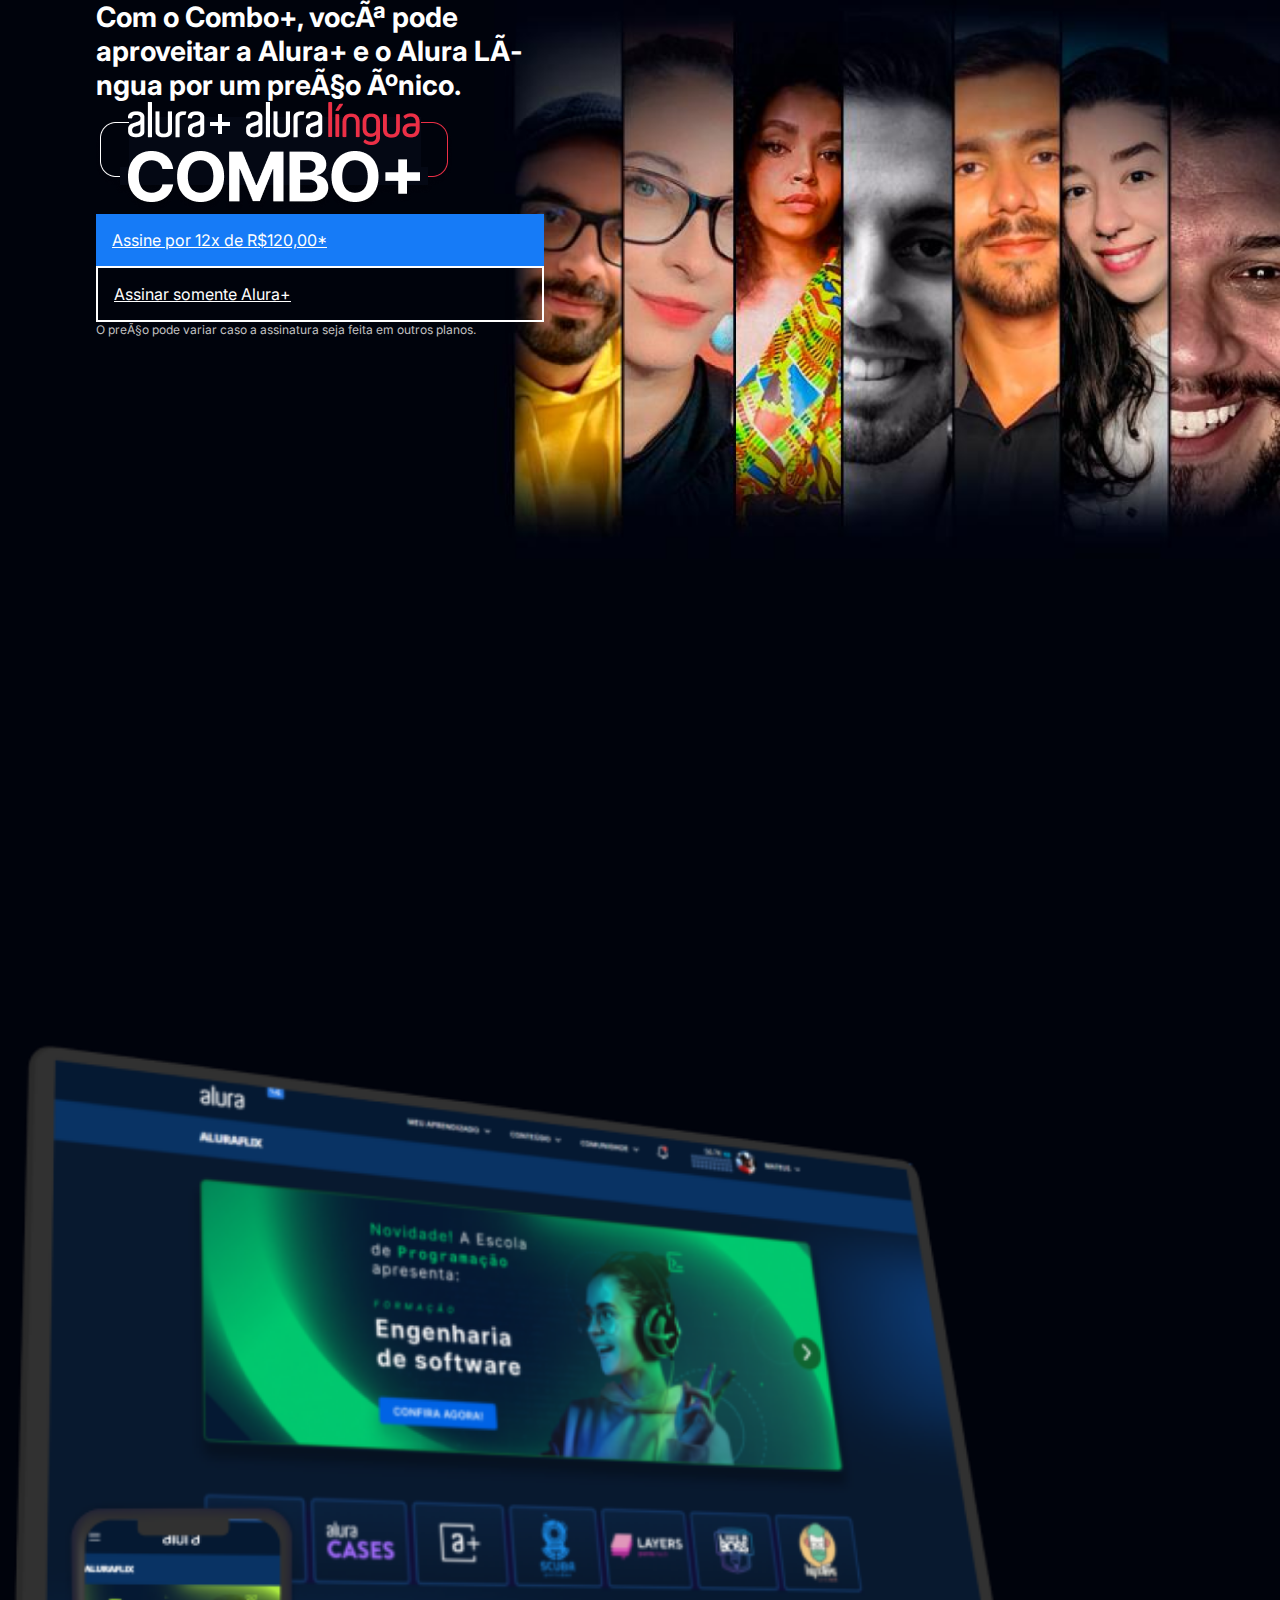
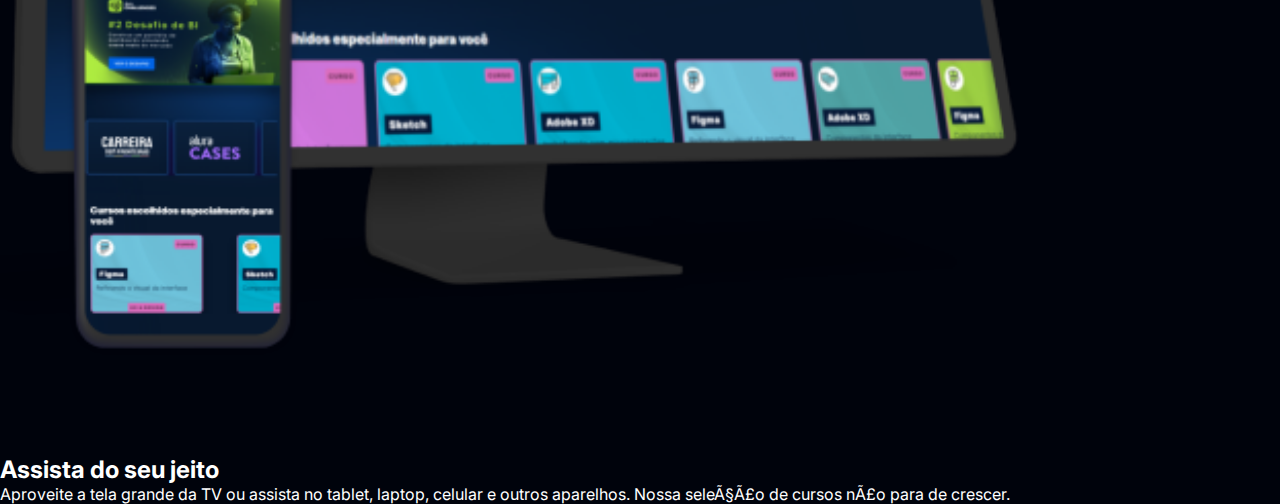
==== Grupo/index.html @ aa03f94d "Add files via upload" ====
<!DOCTYPE html>
 <html>
    <head>
      <title>Alura Plus</title>
      <meta charset=”UTF-8”>
      <meta name=”viewport” content="width=device-width" initial-scale=1”>
      <link rel="stylesheet" href="style.css">
      <link rel="preconnect" href="https://fonts.googleapis.com">
    <link rel="preconnect" href="https://fonts.gstatic.com" crossorigin>
    <link href="https://fonts.googleapis.com/css2?family=Inter:wght@700&display=swap" rel="stylesheet">
    </head>

<body>
      <section class="container principal">
        <div class="container__caixa">
    <h1 class="container__titulo">Com o Combo+, você pode aproveitar
    a Alura+ e o Alura Língua por um preço único.</h1>
    <img src="img/Combo (1).png" alt="O combo+ é junção do alura+ e o alura língua" class="container__imagem">
    <a href="www.alura.com.br" class="container__botao">Assine por 12x de R$120,00*</a>

<a href="www.alura.com.br" class="container__botao botao_secundario">Assinar somente Alura+</a>
<p class="container__aviso">O preço pode variar caso a assinatura seja feita em outros planos.</p>



</div>
 </section>
 <section class=”container secundario”></section>
<img src="img/Plataformas (1).png" alt=
"Um monitor e um celular com o alura plus aberto"
 class="secundario__imagem">

 <div class=”container__descricao”></div>
 <h2 class=”descricao__titulo”>Assista do seu jeito</h2>

 <p class=”descricao__texto”>Aproveite a tela grande da TV
  ou assista no tablet, laptop, celular e outros aparelhos.
  Nossa seleção de cursos não para de crescer.</p>
</body>
</html>
---- Grupo/style.css ----
*{margin: 0; padding: 0;}

:root {--branco-principal: #FFFFFF;
    --cinza-secundario: #C0C0C0;
    --botao-azul:#167BF7;
    --cor-de-fundo: #00030C;
    --fonte-principal: 'Inter';}

body {background-color: var(--cor-de-fundo);
color: var(--branco-principal) ; 
font-family:var(--fonte-principal);
font-size: 16x;
font-weight: 400;}

.container {height: 100vh; display: grid; grid-template-columns: 50% 50%;
}

.principal{background-image: url(img/Background\ \(1\).png);

background-repeat: no-repeat;

background-size: contain;}

.container__botao {
background-color: var(--botao-azul);

border: radius 5px;

padding: 1em;color: var(--branco-principal);

display: block;}

.botao_secundario 
{background-color: transparent;
border: 2px 
solid var(--branco-principal);
}

.container__aviso{font-size: 12px;
color: var(--cinza-secundario);}

.container__titulo {font-size:28px;
font-weight: 700;}

.contanier__imagem{margin: 1em 0 2em 0;}

.container__caixa{
    margin: 0 6em; }

.secundario__imagem {
        width: 80% ; }

.secundario {
 align-items: center; margin: 0 10em;}

 .descricao__titulo {
    font-weight: 700;
    font-size:48px;
    color:var(--branco-principal);
    margin-bottom: 0.1em;}
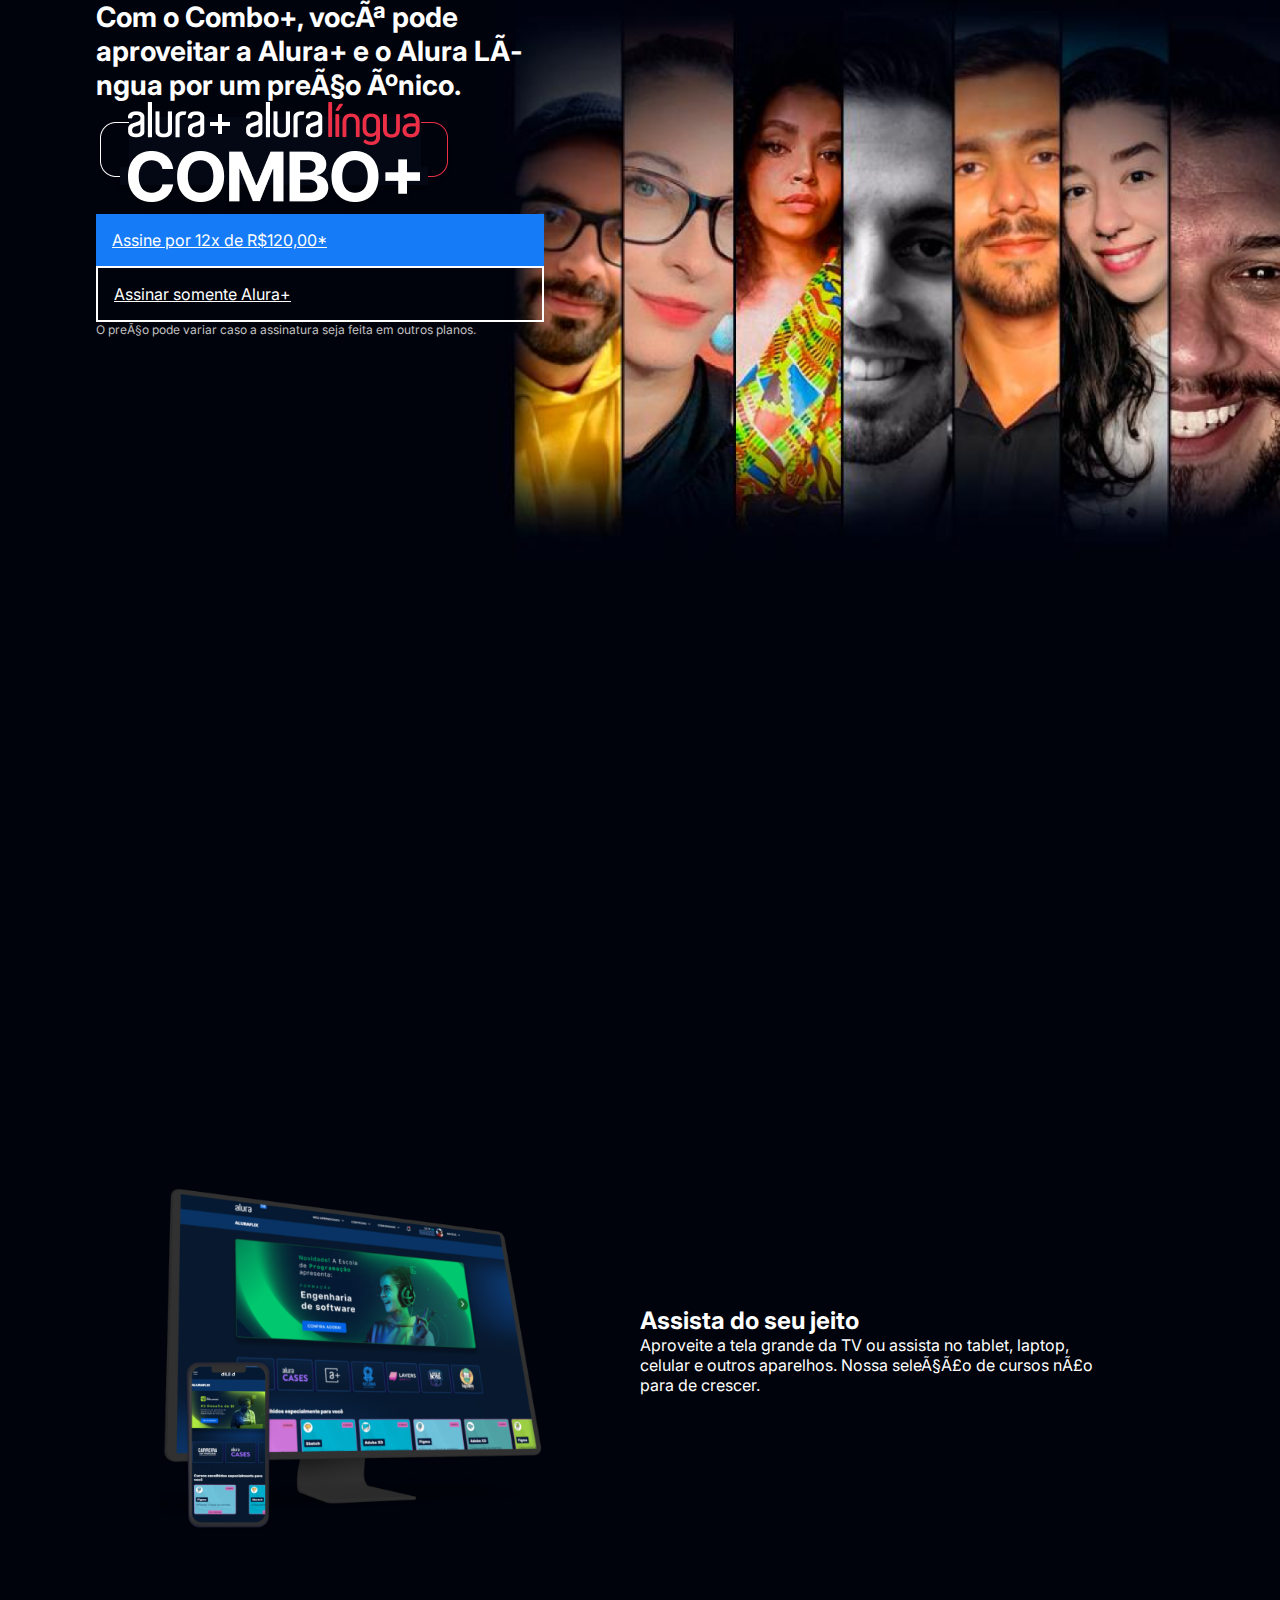
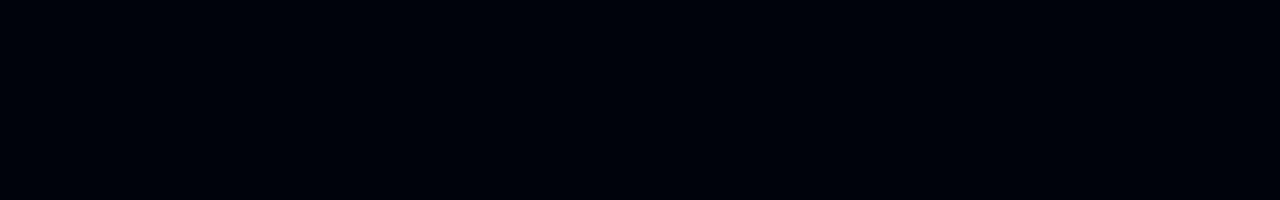
==== commit 20af2e30: "Add files via upload" ====
--- a/Grupo/index.html
+++ b/Grupo/index.html
@@ -20,21 +20,20 @@
 
 <a href="www.alura.com.br" class="container__botao botao_secundario">Assinar somente Alura+</a>
 <p class="container__aviso">O preço pode variar caso a assinatura seja feita em outros planos.</p>
+</div>
+</section>
 
-
-
-</div>
- </section>
- <section class=”container secundario”></section>
-<img src="img/Plataformas (1).png" alt=
-"Um monitor e um celular com o alura plus aberto"
+<section class="container secundario">
+<img src="img/Plataformas (1).png" alt="Um monitor e um celular com o alura plus aberto"
  class="secundario__imagem">
-
- <div class=”container__descricao”></div>
+ <div class=”container__descricao”>
  <h2 class=”descricao__titulo”>Assista do seu jeito</h2>
-
  <p class=”descricao__texto”>Aproveite a tela grande da TV
   ou assista no tablet, laptop, celular e outros aparelhos.
   Nossa seleção de cursos não para de crescer.</p>
+</div>
+</section>
+
+
 </body>
 </html>
--- a/Grupo/style.css
+++ b/Grupo/style.css
@@ -48,14 +48,15 @@
     margin: 0 6em; }
 
 .secundario__imagem {
-        width: 80% ; }
+        width:80% ; }
 
 .secundario {
  align-items: center; margin: 0 10em;}
 
  .descricao__titulo {
-    font-weight: 700;
-    font-size:48px;
-    color:var(--branco-principal);
-    margin-bottom: 0.1em;}
+  font-weight: 700;
+  font-size: 48px; color:var(--branco-principal);
+margin-bottom: 0.1em; }
 
+.descricao__texto {
+color: var(--cinza-secundario);}
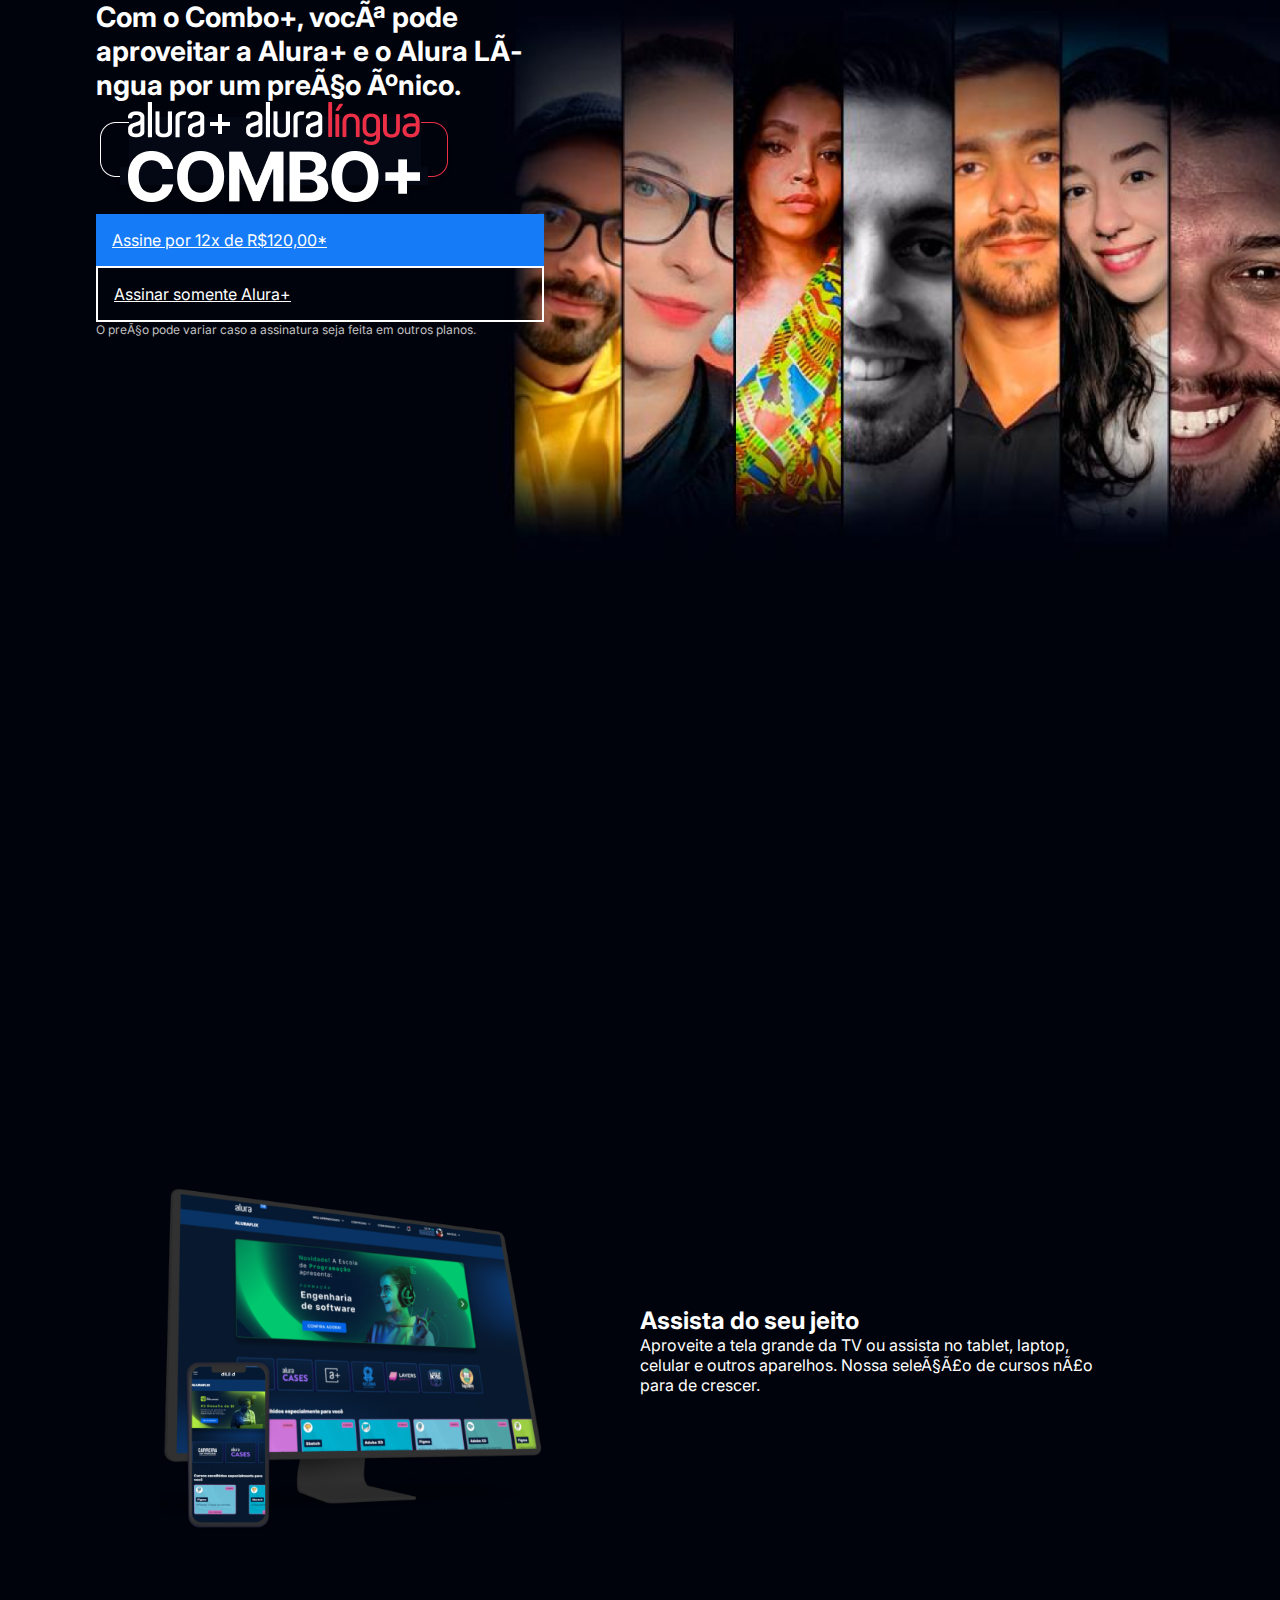
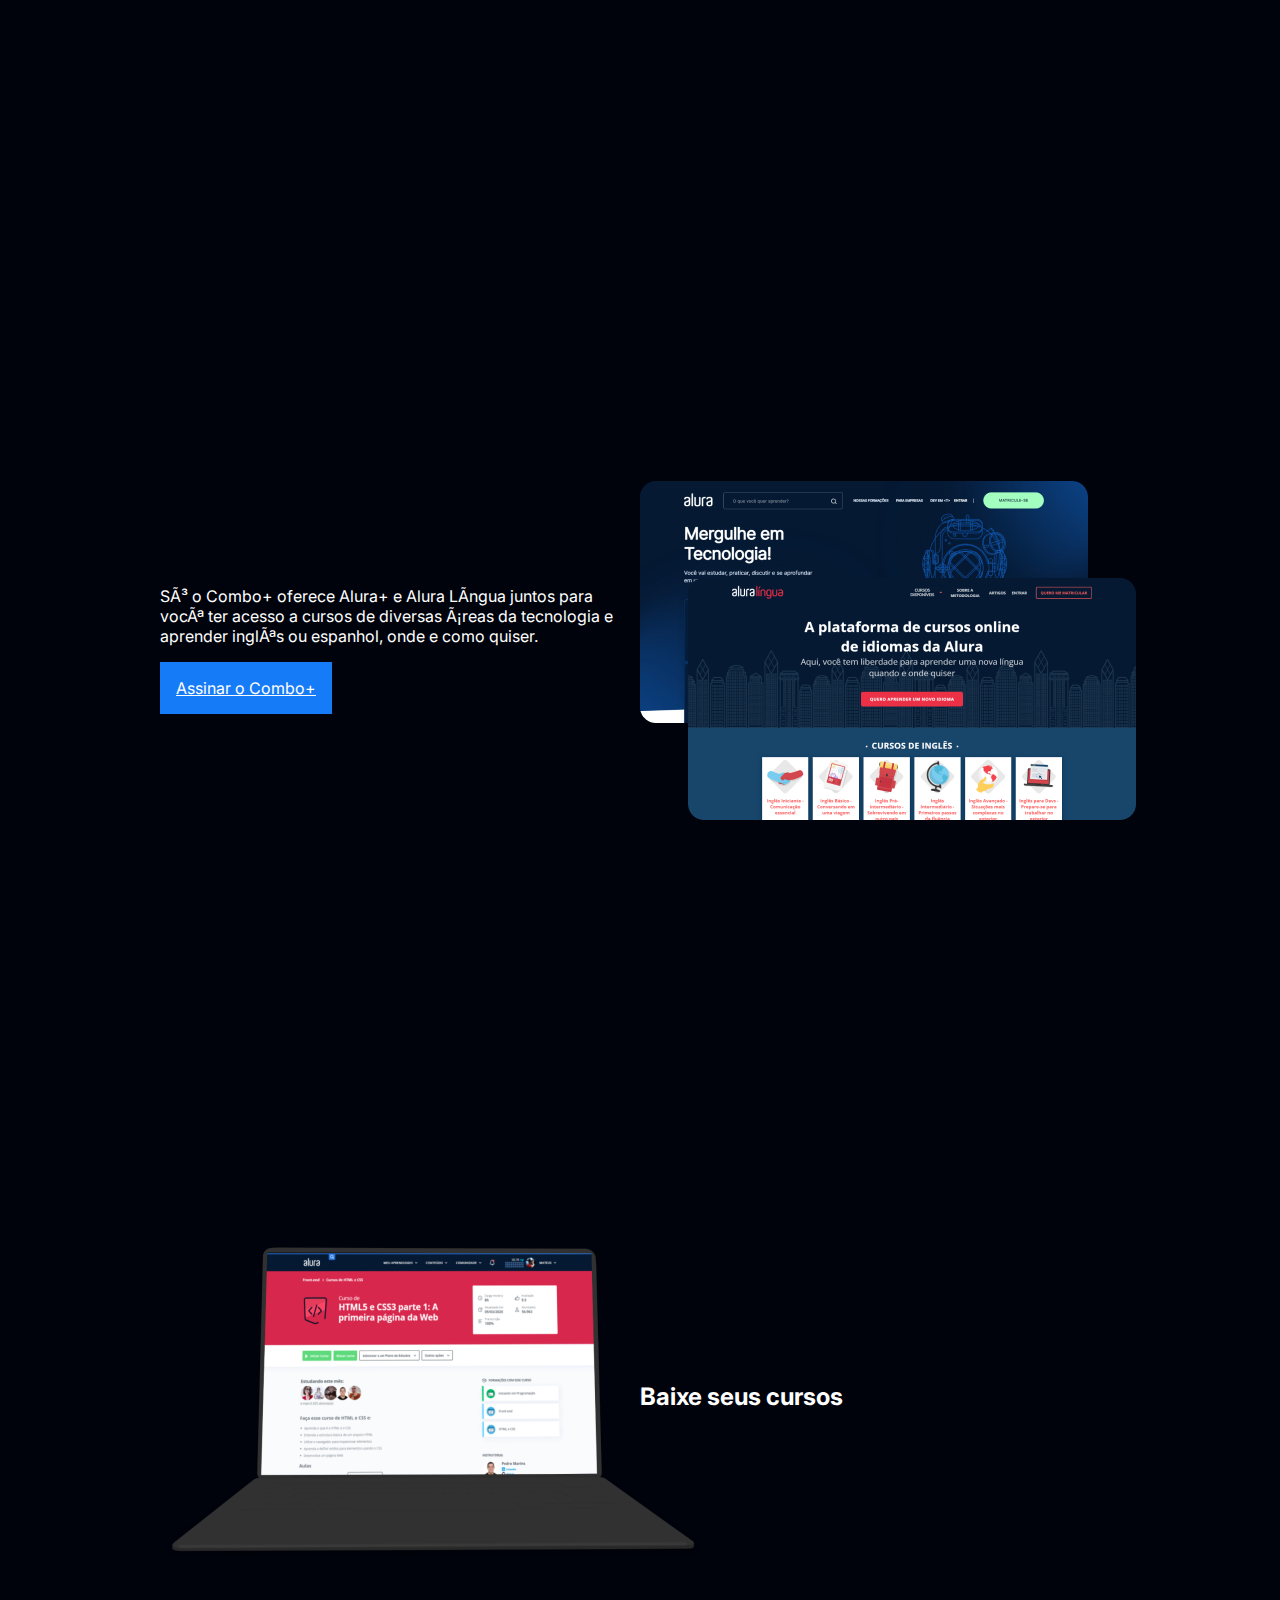
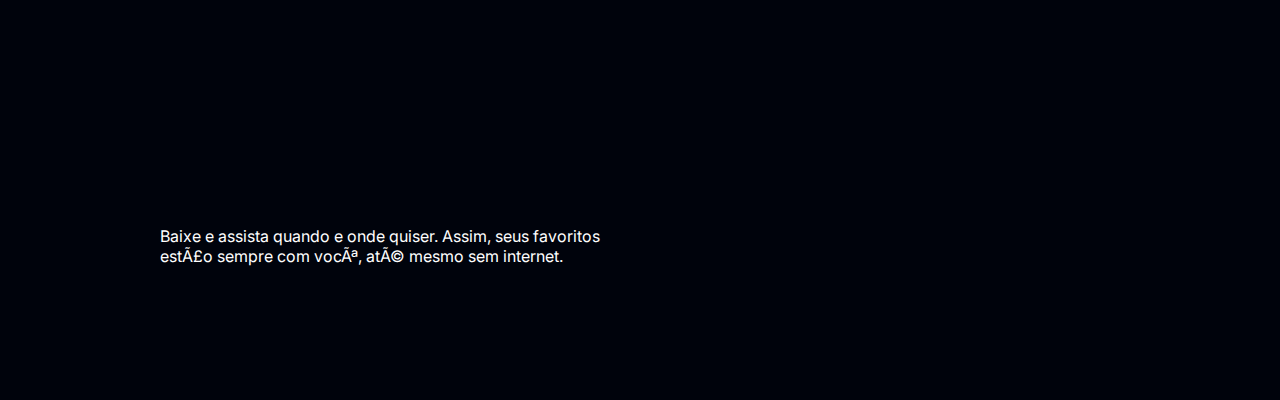
==== commit 40413617: "Add files via upload" ====
--- a/Grupo/index.html
+++ b/Grupo/index.html
@@ -32,7 +32,58 @@
   ou assista no tablet, laptop, celular e outros aparelhos.
   Nossa seleção de cursos não para de crescer.</p>
 </div>
+
+
+
 </section>
+
+<section class="container secundario">
+  <div class=”container__descricao”>
+  
+    <p class=”descricao__texto”>Só o Combo+ oferece Alura+ e Alura Língua juntos para você ter acesso a cursos de diversas áreas da tecnologia e aprender inglês ou espanhol, onde e como quiser.</p>
+ <a href="www.alura.com.br" class="container__botao secundario__botao">Assinar o Combo+</a>
+
+
+</div>
+<img src="img/Telas.png" alt="Tela da Alura Plus e da Alura Língua" class=”secundario__imagem”>
+</section>
+
+
+<section class="container secundario">
+
+  <img src="img/Notebook.png" alt="Um monitor exibindo o site da Alura" class=”secundario__imagem”>
+
+  <h2 class=”descricao__titulo”>Baixe seus cursos</h2>
+  
+  <p class=”descricao__texto”>Baixe e assista quando e onde quiser.
+    Assim, seus favoritos estão sempre com você, até mesmo sem internet.</p>
+
+
+
+
+
+
+
+
+</section>
+
+
+
+
+
+
+
+
+
+
+
+
+
+
+
+
+
+
 
 
 </body>
--- a/Grupo/style.css
+++ b/Grupo/style.css
@@ -60,3 +60,8 @@
 
 .descricao__texto {
 color: var(--cinza-secundario);}
+
+.secundario__botao {display: inline-block;
+margin-top: 1em;}
+
+.container__descricao {padding: 2em;}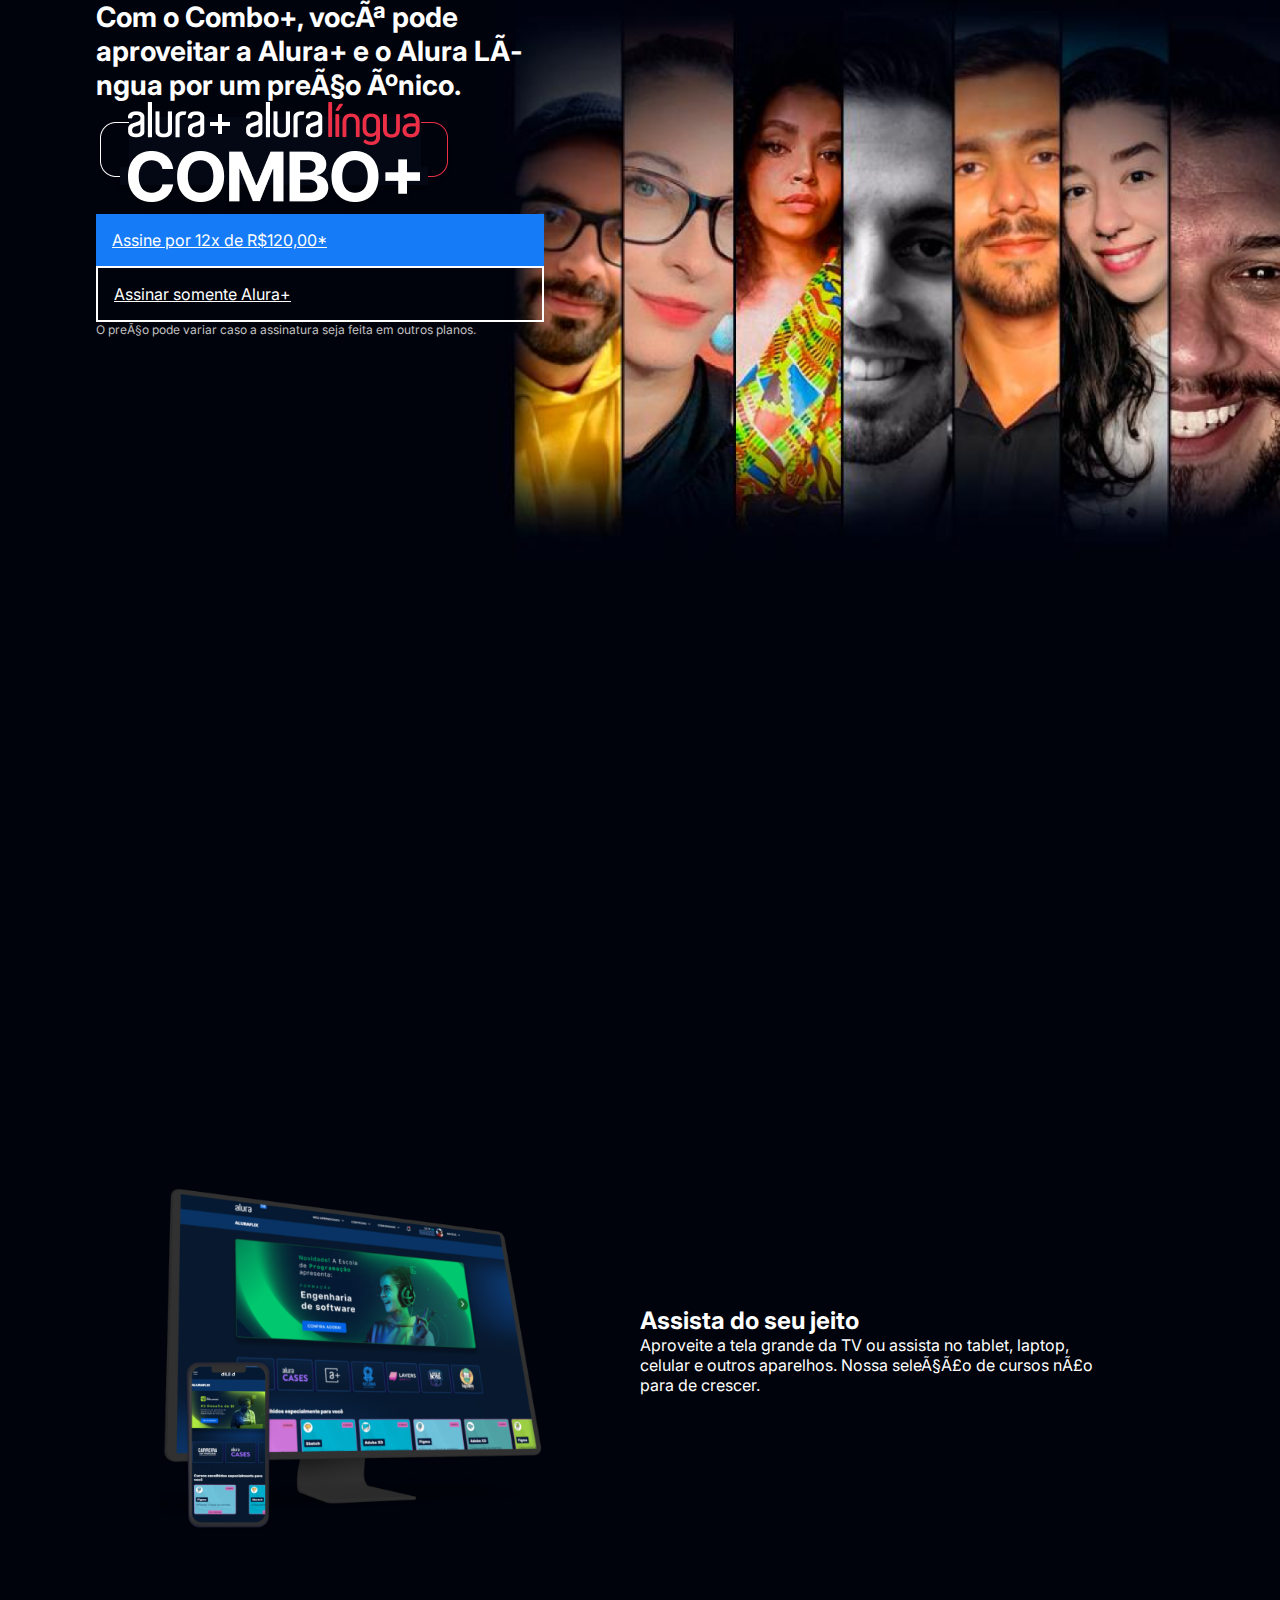
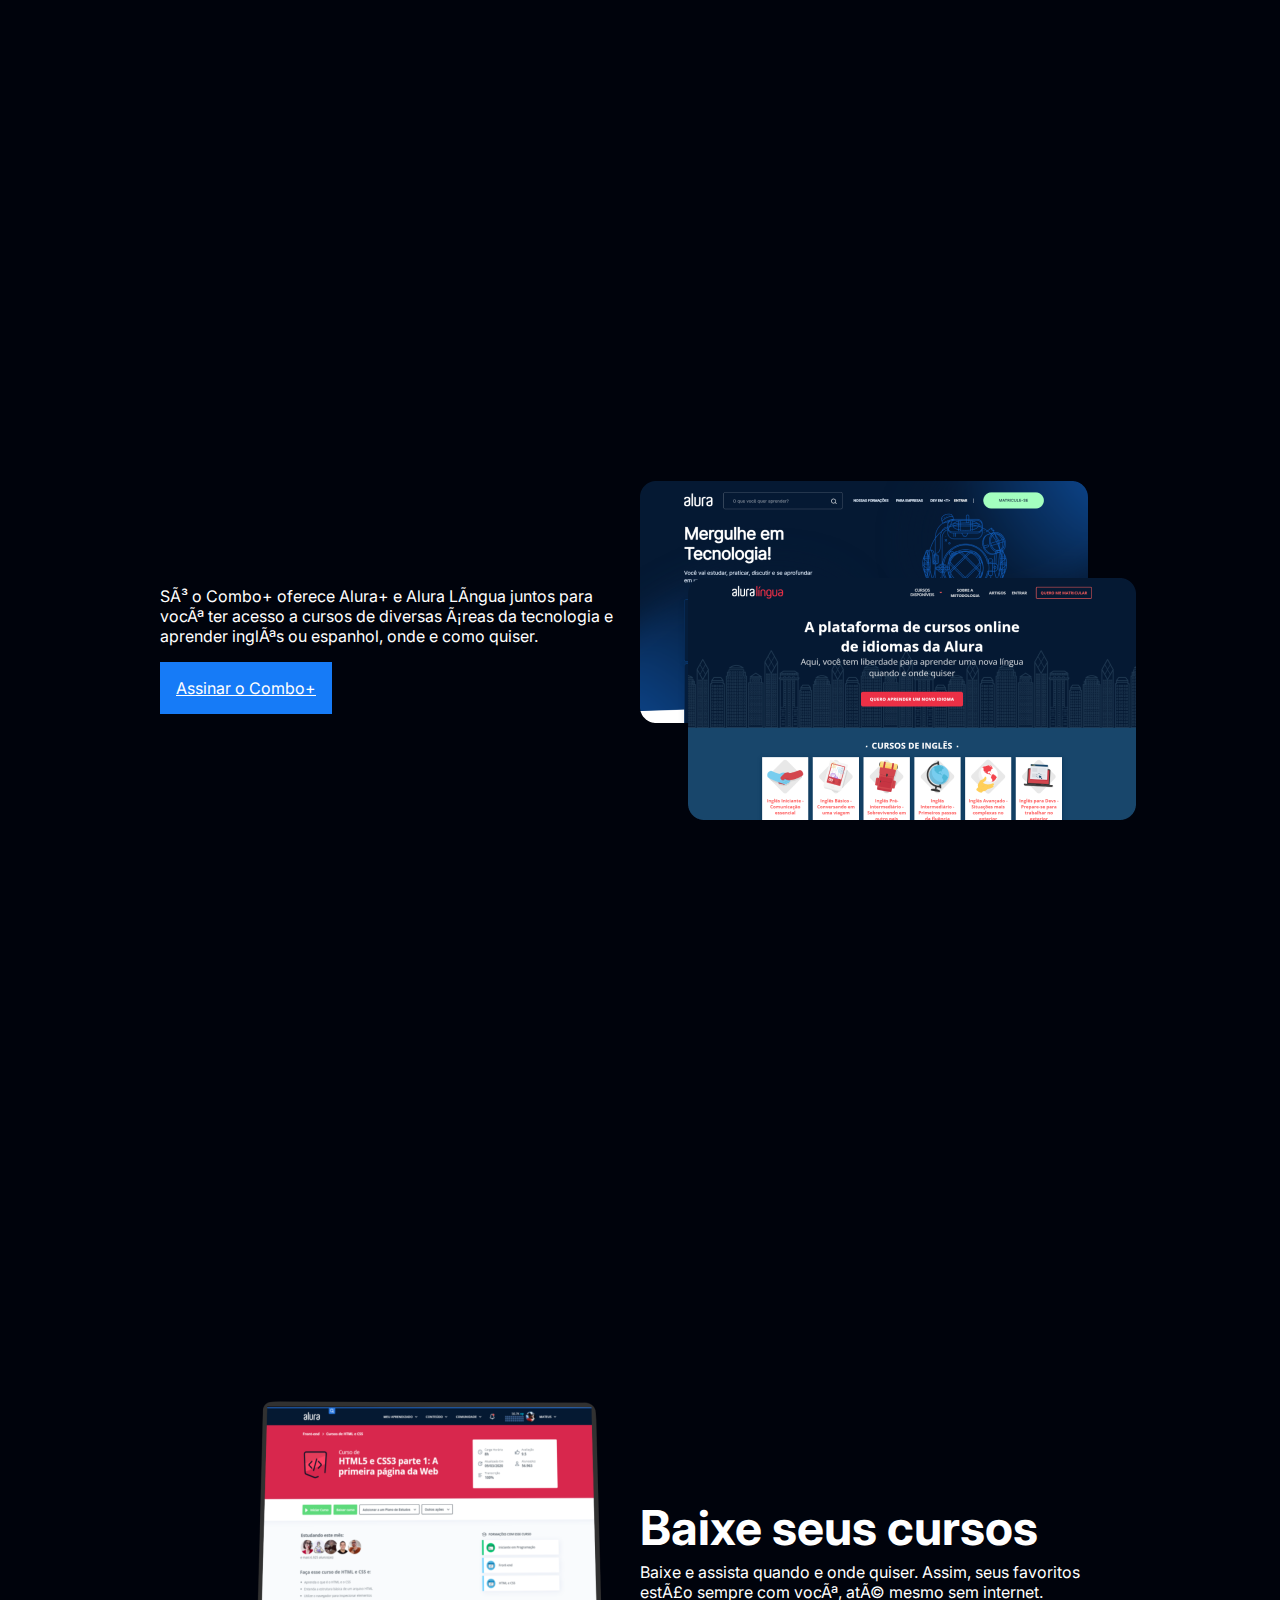
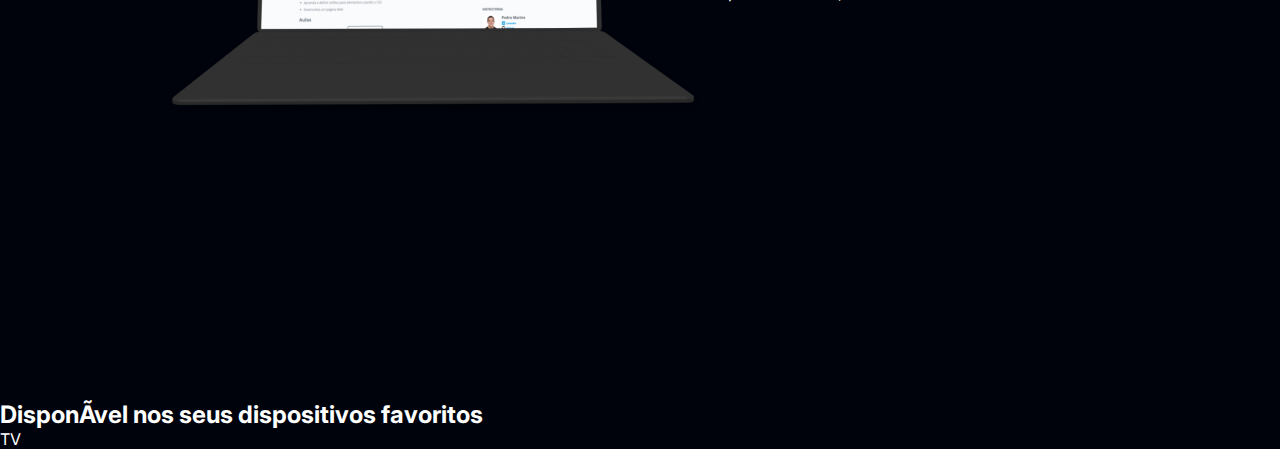
==== commit ef694e29: "Add files via upload" ====
--- a/Grupo/index.html
+++ b/Grupo/index.html
@@ -43,7 +43,6 @@
     <p class=”descricao__texto”>Só o Combo+ oferece Alura+ e Alura Língua juntos para você ter acesso a cursos de diversas áreas da tecnologia e aprender inglês ou espanhol, onde e como quiser.</p>
  <a href="www.alura.com.br" class="container__botao secundario__botao">Assinar o Combo+</a>
 
-
 </div>
 <img src="img/Telas.png" alt="Tela da Alura Plus e da Alura Língua" class=”secundario__imagem”>
 </section>
@@ -52,11 +51,44 @@
 <section class="container secundario">
 
   <img src="img/Notebook.png" alt="Um monitor exibindo o site da Alura" class=”secundario__imagem”>
-
-  <h2 class=”descricao__titulo”>Baixe seus cursos</h2>
-  
+<div class="container__decricao">
+<h2 class="descricao__titulo">Baixe seus cursos</h2>
   <p class=”descricao__texto”>Baixe e assista quando e onde quiser.
     Assim, seus favoritos estão sempre com você, até mesmo sem internet.</p>
+  
+  </div>
+</section>
+
+
+
+<section class="dispositivos">
+  <h2 class="dispositivos__titulos">Disponível nos seus dispositivos favoritos</h2>
+<ul class="dispositivos__lista">
+<li>
+<img
+<h3 class="lista__item">TV</h3>
+
+
+
+
+
+</li>
+
+
+
+
+
+
+
+
+</ul>
+
+
+
+
+
+
+
 
 
 
@@ -85,6 +117,5 @@
 
 
 
-
 </body>
 </html>
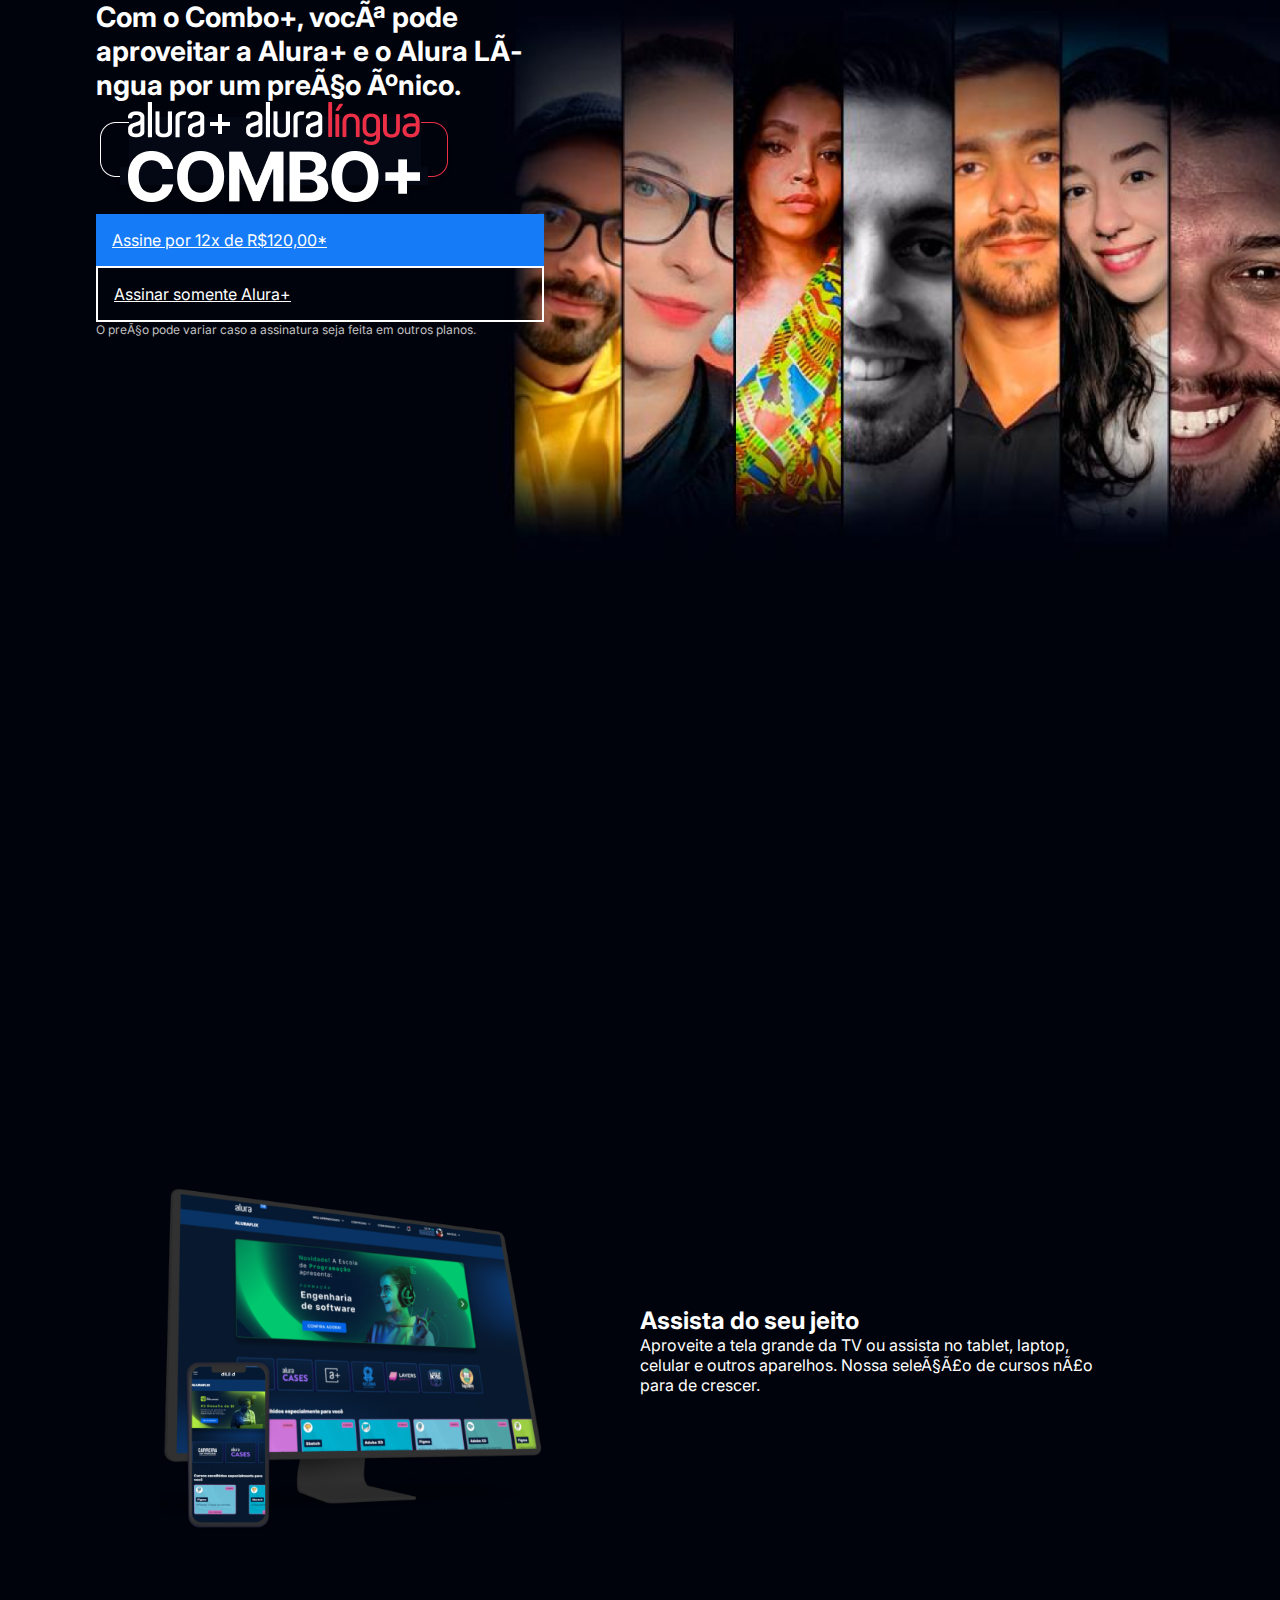
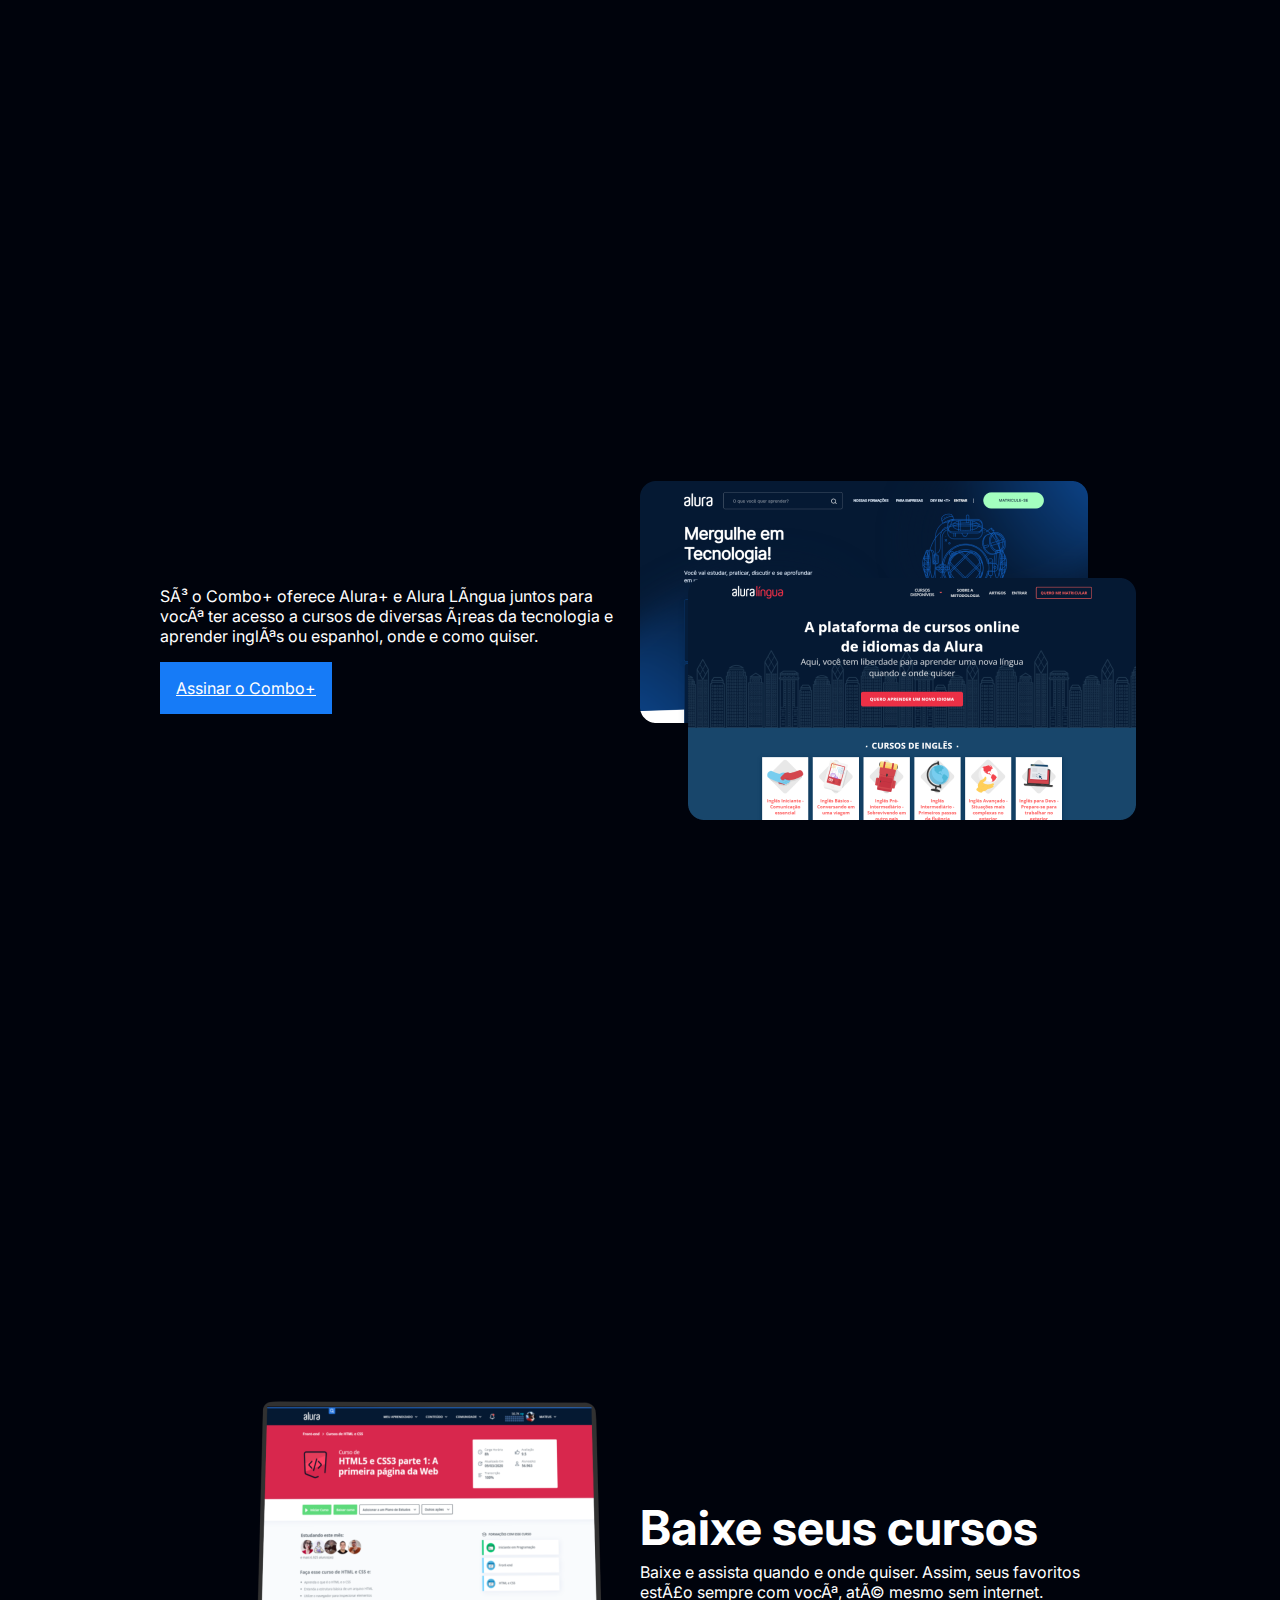
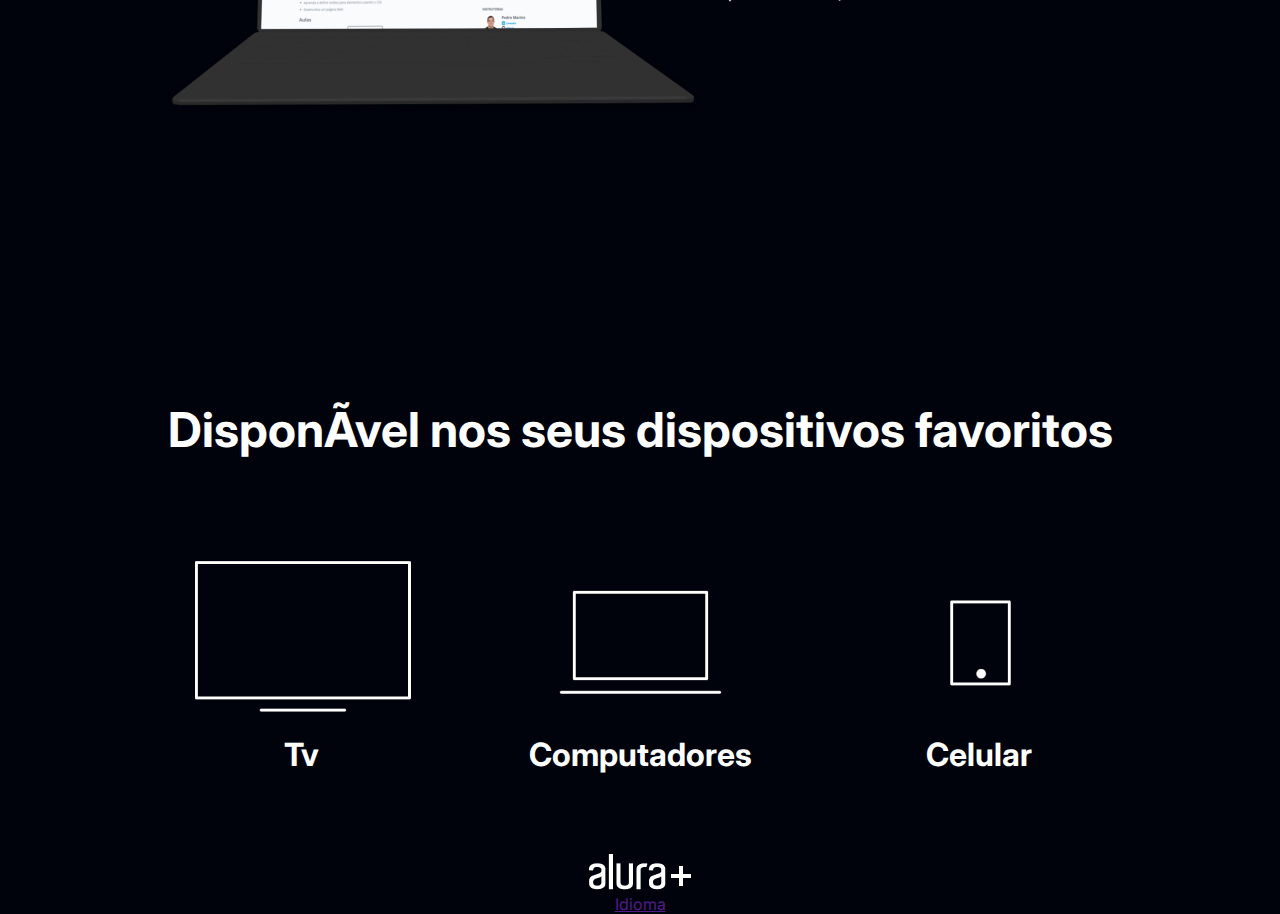
==== commit 21628040: "Add files via upload" ====
--- a/Grupo/index.html
+++ b/Grupo/index.html
@@ -62,17 +62,64 @@
 
 
 <section class="dispositivos">
-  <h2 class="dispositivos__titulos">Disponível nos seus dispositivos favoritos</h2>
+ <h2 class="dispositivos__titulo">Disponível nos seus dispositivos favoritos</h2>
 <ul class="dispositivos__lista">
+
 <li>
-<img
-<h3 class="lista__item">TV</h3>
+<img src="img/tv.png" alt="ícone de televisão">
+<h3 class="lista__item">Tv</h3>
+</li>
+
+<li>
+  <img src="img/computador.png" alt="ícone de computador">
+<h3 class="lista__item">Computadores</h3>
+  </li>
+
+
+  <li>
+    <img src="img/celular.png" alt="ícone de celular">
+<h3 class="lista__item">Celular</h3>
+    </li>
+
+</ul>
+
+
+
+
+<footer class="rodape">
+<img src="img/Logo.png" alt="Alura+" class="rodape__logo">
+<ul class="rodape__lista">
+
+<li class="lista__link">
+<a href="">Idioma</a>
+
+</li>
 
 
 
 
 
-</li>
+
+
+
+
+
+
+
+
+
+
+
+
+
+
+
+
+
+
+
+
+
 
 
 
@@ -97,7 +144,6 @@
 
 
 
-</section>
 
 
 
@@ -115,6 +161,24 @@
 
 
 
+</footer>
+
+
+
+
+
+</section>
+
+
+
+
+
+
+
+
+
+
+
 
 
 </body>
--- a/Grupo/style.css
+++ b/Grupo/style.css
@@ -64,4 +64,17 @@
 .secundario__botao {display: inline-block;
 margin-top: 1em;}
 
-.container__descricao {padding: 2em;}+.container__descricao {padding: 2em;}
+
+.dispositivos__lista{display: flex;
+justify-content: center; list-style-type:none;
+margin: 5em 0}
+
+.dispositivos{text-align: center;}
+
+.dispositivos__titulo{font-size: 48px;
+color: var(--branco-principal);}
+
+.lista__item{font-size: 32px;
+color: var(--branco-principal);}
+
